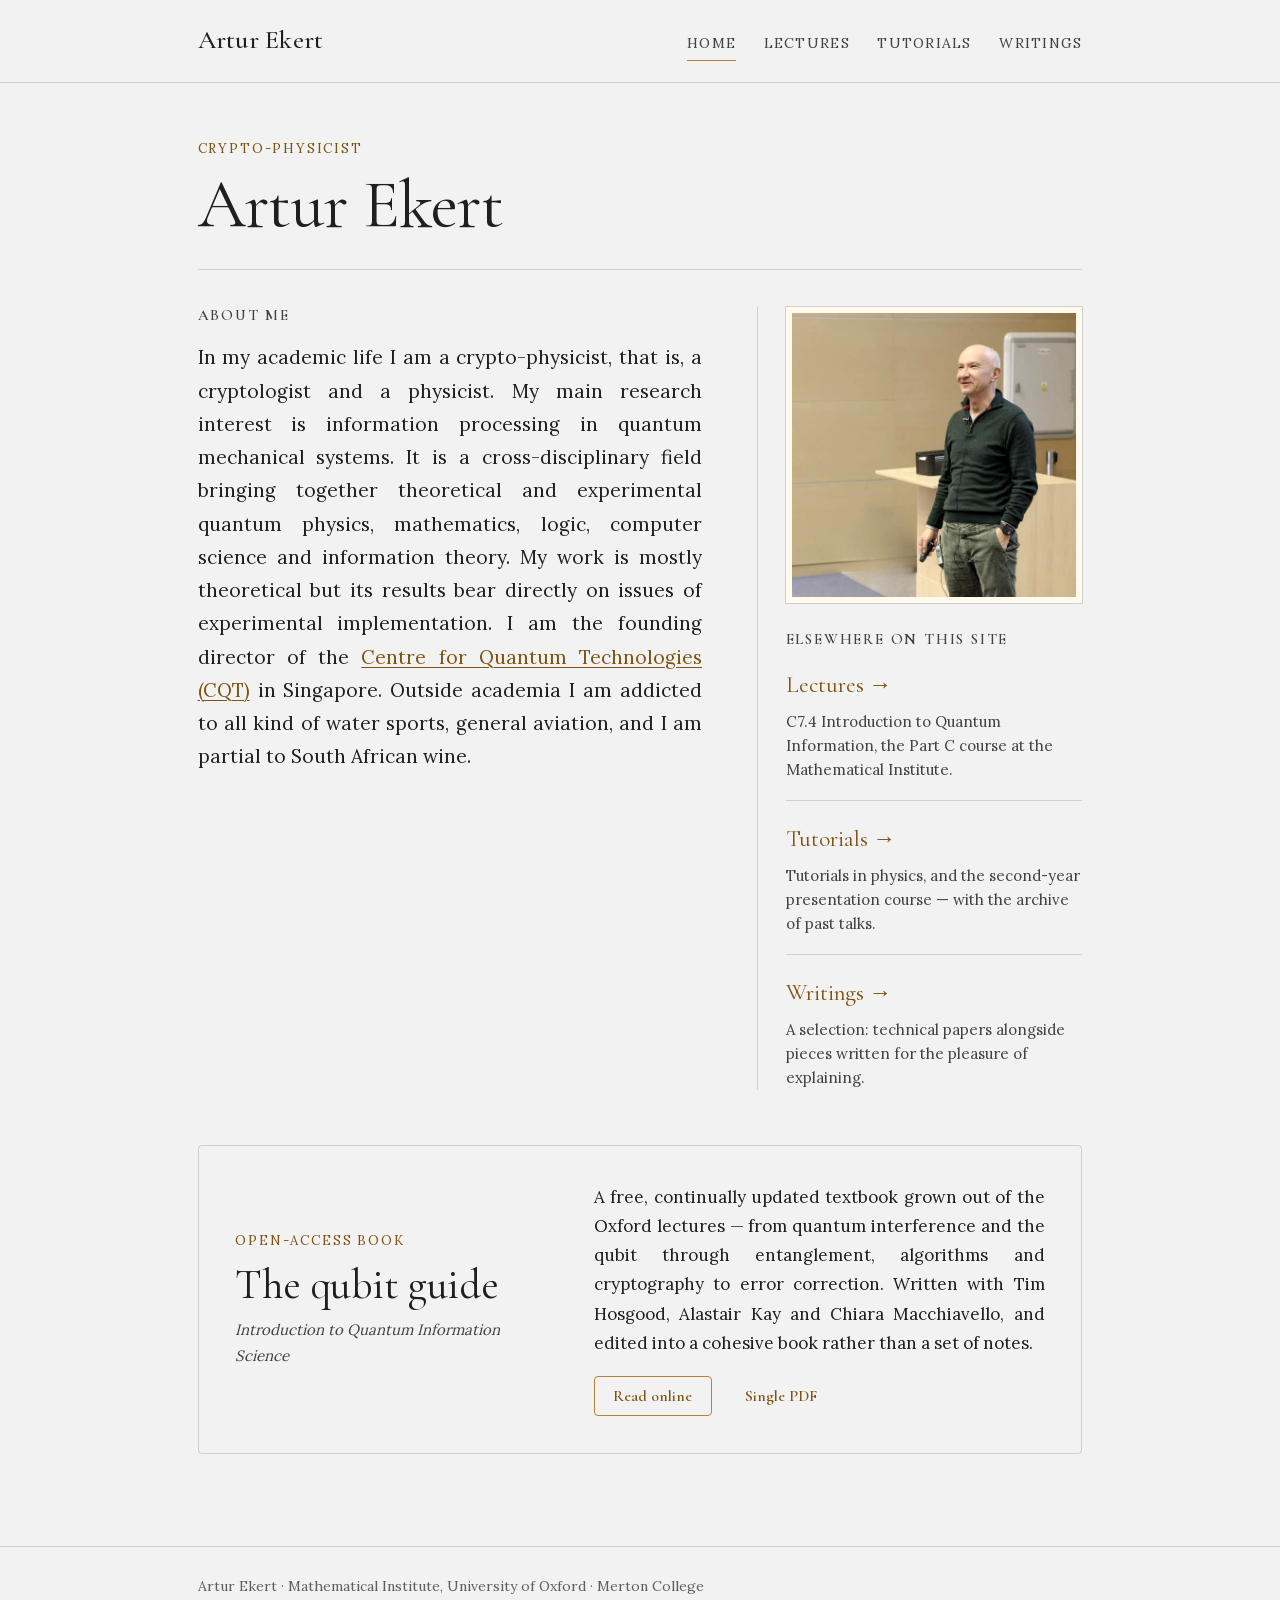
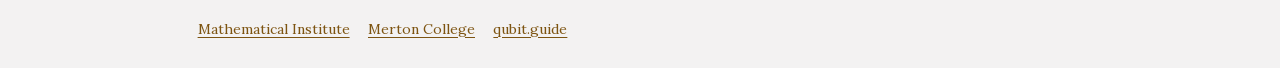
==== index.html @ c4055d1b "Initial site" ====
<!DOCTYPE html>
<html lang="en">
<head>
  <meta charset="utf-8">
  <meta name="viewport" content="width=device-width, initial-scale=1">
  <title>Artur Ekert — crypto-physicist</title>
  <meta name="description" content="Artur Ekert: quantum cryptography and quantum computation. Professor at the Mathematical Institute, University of Oxford, and Professorial Fellow of Merton College.">
  <meta name="author" content="Artur Ekert">
  <meta property="og:title" content="Artur Ekert — crypto-physicist">
  <meta property="og:description" content="Artur Ekert: quantum cryptography and quantum computation. Professor at the Mathematical Institute, University of Oxford, and Professorial Fellow of Merton College.">
  <meta property="og:type" content="website">
  <link rel="icon" href="assets/favicon.svg" type="image/svg+xml">
  <link rel="preload" href="assets/fonts/cormorant-garamond-latin.woff2" as="font" type="font/woff2" crossorigin>
  <link rel="preload" href="assets/fonts/lora-latin.woff2" as="font" type="font/woff2" crossorigin>
  <link rel="stylesheet" href="assets/site.css">
</head>
<body>
<a class="skip" href="#main">Skip to content</a>
<header class="site-header">
  <div class="inner">
    <a class="brand" href="index.html">Artur&nbsp;Ekert</a>
    <nav class="site-nav" aria-label="Main">
        <a href="index.html" aria-current="page">Home</a>
        <a href="lectures.html">Lectures</a>
        <a href="tutorials.html">Tutorials</a>
        <a href="writings.html">Writings</a>
    </nav>
  </div>
</header>

<main id="main">
<section>
  <p class="kicker">Crypto-physicist</p>
  <h1 class="display">Artur Ekert</h1>
  <hr class="rule">

  <div class="split">
    <div>
      <h2 class="label">About me</h2>
      <p class="about justify">In my academic life I am a crypto-physicist, that is, a cryptologist and a physicist. My main research interest is information processing in quantum mechanical systems. It is a cross-disciplinary field bringing together theoretical and experimental quantum physics, mathematics, logic, computer science and information theory. My work is mostly theoretical but its results bear directly on issues of experimental implementation. I am the founding director of the <a href="https://www.quantumlah.org">Centre for Quantum Technologies (CQT)</a> in Singapore. Outside academia I am addicted to all kind of water sports, general aviation, and I am partial to South African wine.</p>
    </div>

    <aside class="aside">
      <figure class="portrait">
        <img src="assets/img/artur-ekert.jpg" width="600" height="600" alt="Artur Ekert giving a lecture">
      </figure>
      <h2 class="label">Elsewhere on this site</h2>
      <div class="signposts">
        <div>
          <a class="go" href="lectures.html">Lectures →</a>
          <p>C7.4 Introduction to Quantum Information, the Part C course at the Mathematical Institute.</p>
        </div>
        <div>
          <a class="go" href="tutorials.html">Tutorials →</a>
          <p>Tutorials in physics, and the second-year presentation course — with the archive of past talks.</p>
        </div>
        <div>
          <a class="go" href="writings.html">Writings →</a>
          <p>A selection: technical papers alongside pieces written for the pleasure of explaining.</p>
        </div>
      </div>
    </aside>
  </div>

  <section class="feature" aria-labelledby="qg">
    <div>
      <p class="kicker">Open-access book</p>
      <h2 id="qg">The qubit guide</h2>
      <p class="sub">Introduction to Quantum Information Science</p>
    </div>
    <div>
      <p class="justify">A free, continually updated textbook grown out of the Oxford lectures — from quantum interference and the qubit through entanglement, algorithms and cryptography to error correction. Written with Tim Hosgood, Alastair Kay and Chiara Macchiavello, and edited into a cohesive book rather than a set of notes.</p>
      <div class="buttons">
        <a class="btn btn-primary" href="https://qubit.guide">Read online</a>
        <a class="btn" href="https://qubit.guide/qubit_guide.pdf">Single PDF</a>
      </div>
    </div>
  </section>
</section>
</main>

<footer class="site-footer">
  <div class="inner">
    <span>Artur Ekert · Mathematical Institute, University of Oxford · Merton College</span>
    <nav aria-label="Elsewhere">
      <a href="https://www.maths.ox.ac.uk">Mathematical Institute</a>
      <a href="https://www.merton.ox.ac.uk">Merton College</a>
      <a href="https://qubit.guide">qubit.guide</a>
    </nav>
  </div>
</footer>
</body>
</html>
---- assets/site.css ----
/* Artur Ekert — site stylesheet.
   One file, no build step. Colours and type live in :root; change them there. */

/* ── Fonts (self-hosted, variable weight) ─────────────────────────────── */
@font-face { font-family: "Cormorant Garamond"; font-style: normal; font-weight: 300 700; font-display: swap;
  src: url("fonts/cormorant-garamond-latin.woff2") format("woff2");
  unicode-range: U+0000-00FF, U+0131, U+0152-0153, U+02BB-02BC, U+02C6, U+02DA, U+02DC, U+0304, U+0308, U+0329, U+2000-206F, U+20AC, U+2122, U+2191, U+2193, U+2212, U+2215, U+FEFF, U+FFFD; }
@font-face { font-family: "Cormorant Garamond"; font-style: normal; font-weight: 300 700; font-display: swap;
  src: url("fonts/cormorant-garamond-latin-ext.woff2") format("woff2");
  unicode-range: U+0100-02BA, U+02BD-02C5, U+02C7-02CC, U+02CE-02D7, U+02DD-02FF, U+0304, U+0308, U+0329, U+1D00-1DBF, U+1E00-1E9F, U+1EF2-1EFF, U+2020, U+20A0-20AB, U+20AD-20C0, U+2113, U+2C60-2C7F, U+A720-A7FF; }
@font-face { font-family: "Lora"; font-style: normal; font-weight: 400 700; font-display: swap;
  src: url("fonts/lora-latin.woff2") format("woff2");
  unicode-range: U+0000-00FF, U+0131, U+0152-0153, U+02BB-02BC, U+02C6, U+02DA, U+02DC, U+0304, U+0308, U+0329, U+2000-206F, U+20AC, U+2122, U+2191, U+2193, U+2212, U+2215, U+FEFF, U+FFFD; }
@font-face { font-family: "Lora"; font-style: normal; font-weight: 400 700; font-display: swap;
  src: url("fonts/lora-latin-ext.woff2") format("woff2");
  unicode-range: U+0100-02BA, U+02BD-02C5, U+02C7-02CC, U+02CE-02D7, U+02DD-02FF, U+0304, U+0308, U+0329, U+1D00-1DBF, U+1E00-1E9F, U+1EF2-1EFF, U+2020, U+20A0-20AB, U+20AD-20C0, U+2113, U+2C60-2C7F, U+A720-A7FF; }
@font-face { font-family: "Lora"; font-style: normal; font-weight: 400 700; font-display: swap;
  src: url("fonts/lora-math.woff2") format("woff2");
  unicode-range: U+0302-0303, U+0305, U+0307-0308, U+0310, U+0312, U+0315, U+031A, U+0326-0327, U+032C, U+032F-0330, U+0332-0333, U+0338, U+033A, U+0346, U+034D, U+0391-03A1, U+03A3-03A9, U+03B1-03C9, U+03D1, U+03D5-03D6, U+03F0-03F1, U+03F4-03F5, U+2016-2017, U+2034-2038, U+203C, U+2040, U+2043, U+2047, U+2050, U+2057, U+205F, U+2070-2071, U+2074-208E, U+2090-209C, U+20D0-20DC, U+20E1, U+20E5-20EF, U+2100-2112, U+2114-2115, U+2117-2121, U+2123-214F, U+2190, U+2192, U+2194-21AE, U+21B0-21E5, U+21F1-21F2, U+21F4-2211, U+2213-2214, U+2216-22FF, U+2308-230B, U+2310, U+2319, U+231C-2321, U+2336-237A, U+237C, U+2395, U+239B-23B7, U+23D0, U+23DC-23E1, U+2474-2475, U+25AF, U+25B3, U+25B7, U+25BD, U+25C1, U+25CA, U+25CC, U+25FB, U+266D-266F, U+27C0-27FF, U+2900-2AFF, U+2B0E-2B11, U+2B30-2B4C, U+2BFE, U+3030, U+FF5B, U+FF5D, U+1D400-1D7FF, U+1EE00-1EEFF; }

/* ── Tokens ───────────────────────────────────────────────────────────── */
:root {
  --bg: #f3f2f2;
  --surface: #eae9e9;
  --text: #201f1d;
  --accent: #b68235;
  --accent-200: #ffe3bf;
  --accent-300: #facb8d;
  --accent-700: #7d5411;
  --accent-800: #5a3b0a;
  --muted: #605d5d;      /* neutral-700 */
  --soft: #444141;       /* neutral-800 */
  --strong: #2d2b2b;     /* neutral-900 */
  --divider: rgba(32, 31, 29, .16);

  --font-heading: "Cormorant Garamond", "EB Garamond", Garamond, Georgia, serif;
  --font-body: "Lora", Georgia, "Times New Roman", serif;

  --s1: 4.6px; --s2: 9.2px; --s3: 13.8px; --s4: 18.4px; --s6: 27.6px; --s8: 36.8px; --s12: 55px;
  --radius: 4px;
  --measure: 940px;
}

/* ── Base ─────────────────────────────────────────────────────────────── */
*, *::before, *::after { box-sizing: border-box; }
html { -webkit-text-size-adjust: 100%; }
body {
  margin: 0; background: var(--bg); color: var(--text);
  font-family: var(--font-body); font-size: 17px; line-height: 1.72;
  text-rendering: optimizeLegibility;
}
h1, h2, h3, h4 { font-family: var(--font-heading); font-weight: 400; line-height: 1.1; letter-spacing: -0.01em; margin: 0; }
p { margin: 0 0 var(--s4); }
img { display: block; max-width: 100%; height: auto; }
a { color: var(--accent-700); text-underline-offset: 3px; text-decoration-thickness: 1px; }
a:hover { color: var(--accent-800); text-decoration-thickness: 2px; }
::selection { background: var(--accent-200); }
:focus-visible { outline: 2px solid var(--accent); outline-offset: 2px; }
.skip { position: absolute; left: -9999px; }
.skip:focus { left: var(--s4); top: var(--s4); background: var(--bg); padding: var(--s2) var(--s3); z-index: 20; }
.justify { text-align: justify; hyphens: auto; }
[id] { scroll-margin-top: 110px; }

/* ── Header / nav ─────────────────────────────────────────────────────── */
.site-header { border-bottom: 1px solid var(--divider); background: var(--bg); position: sticky; top: 0; z-index: 10; }
.site-header .inner {
  max-width: var(--measure); margin: 0 auto; padding: var(--s4) var(--s6);
  display: flex; flex-wrap: wrap; gap: var(--s4); align-items: baseline; justify-content: space-between;
}
.brand { font-family: var(--font-heading); font-size: 26px; font-weight: 500; letter-spacing: .01em; color: var(--text); text-decoration: none; }
.brand:hover { color: var(--text); }
.site-nav { display: flex; gap: var(--s6); align-items: baseline; }
.site-nav a {
  font-size: 14px; letter-spacing: .09em; text-transform: uppercase; color: var(--soft);
  text-decoration: none; padding-bottom: var(--s1); border-bottom: 1px solid transparent;
}
.site-nav a:hover { color: var(--accent-700); }
.site-nav a[aria-current="page"] { border-bottom-color: var(--accent); }

/* ── Layout ───────────────────────────────────────────────────────────── */
main { max-width: var(--measure); margin: 0 auto; padding: var(--s12) var(--s6) var(--s8); }
.kicker { font-size: 13px; letter-spacing: .14em; text-transform: uppercase; color: var(--accent-700); margin: 0 0 var(--s2); }
.page-title { font-size: 58px; line-height: 1.08; margin: 0 0 var(--s4); }
.display { font-size: 68px; line-height: 1.06; margin: 0 0 var(--s6); }
.lede { font-family: var(--font-heading); font-size: 25px; line-height: 1.45; color: var(--strong); margin: 0 0 var(--s4); max-width: 30em; }
.rule { height: 1px; background: var(--divider); border: 0; margin: 0 0 var(--s8); }
.label {
  font-family: var(--font-heading); font-weight: 600; font-size: 15px; letter-spacing: .12em;
  text-transform: uppercase; color: var(--soft); margin: 0 0 var(--s4);
}
.section-title { font-size: 38px; line-height: 1.15; margin: 0 0 var(--s6); }
.split { display: grid; grid-template-columns: minmax(0, 1.55fr) minmax(0, 1fr); gap: var(--s12); align-items: start; margin-bottom: var(--s12); }
.split.even { grid-template-columns: minmax(0, 1fr) minmax(0, 1fr); gap: var(--s6); }
.split.narrow-first { grid-template-columns: minmax(0, 1fr) minmax(0, 1.5fr); }
.aside { border-left: 1px solid var(--divider); padding-left: var(--s6); }

/* ── Home ─────────────────────────────────────────────────────────────── */
.about { font-size: 19px; line-height: 1.75; }
.portrait { margin: 0 0 var(--s6); }
.portrait img {
  width: 100%; aspect-ratio: 1 / 1; object-fit: cover;
  filter: sepia(.22) saturate(.82) contrast(1.05);
  border: 6px solid var(--surface); outline: 1px solid var(--divider);
}
.signposts { display: flex; flex-direction: column; gap: var(--s4); }
.signposts > div + div { border-top: 1px solid var(--divider); padding-top: var(--s4); }
.signposts a.go { font-family: var(--font-heading); font-size: 23px; text-decoration: none; }
.signposts p { margin: var(--s1) 0 0; font-size: 15px; line-height: 1.6; color: var(--soft); }
.feature {
  border: 1px solid var(--divider); border-radius: var(--radius); padding: var(--s8);
  display: grid; grid-template-columns: minmax(0, 1fr) minmax(0, 1.4fr); gap: var(--s8); align-items: center;
}
.feature h2 { font-size: 42px; margin: 0 0 var(--s2); }
.feature .sub { margin: 0; font-size: 15px; color: var(--soft); font-style: italic; }

/* ── Buttons & cards ──────────────────────────────────────────────────── */
.buttons { display: flex; flex-wrap: wrap; gap: var(--s3); }
.btn {
  display: inline-flex; align-items: center; font-family: var(--font-heading); font-weight: 600;
  font-size: 16px; line-height: 1.2; text-decoration: none; padding: var(--s2) var(--s4);
  border: 1px solid transparent; border-radius: var(--radius); color: var(--accent-700);
}
.btn-primary { border-color: var(--accent); }
.btn:hover { background: rgba(182, 130, 53, .12); text-decoration: none; }
.card { border: 1px solid var(--divider); border-radius: var(--radius); padding: var(--s4); }
.card-kicker { font-size: 12px; letter-spacing: .1em; text-transform: uppercase; color: var(--accent-700); }
.card ul { margin: var(--s3) 0 0; padding: 0 0 0 var(--s4); display: grid; gap: var(--s2); font-size: 15px; line-height: 1.6; }

/* ── Ruled lists (syllabus, weeks, talks, writings) ───────────────────── */
.ruled { list-style: none; margin: 0 0 var(--s12); padding: 0; border-top: 1px solid var(--divider); }
.ruled > li { border-bottom: 1px solid var(--divider); padding: var(--s4) 0; }
.row3 { display: grid; grid-template-columns: 60px minmax(0, 1fr) minmax(0, 1.25fr); gap: var(--s6); align-items: baseline; }
.row3.wide { grid-template-columns: 100px minmax(0, 1fr) minmax(0, 1.2fr); }
.num { font-family: var(--font-heading); font-size: 22px; color: var(--accent); font-variant-numeric: tabular-nums; }
.t22 { font-family: var(--font-heading); font-size: 22px; line-height: 1.25; }
.small { font-size: 15px; line-height: 1.6; color: var(--soft); }
.when { font-size: 13px; letter-spacing: .1em; text-transform: uppercase; color: var(--accent-700); }
.where { display: block; font-size: 14px; color: var(--muted); margin-top: var(--s1); }

.talk { display: grid; grid-template-columns: minmax(0, 1fr) minmax(0, 2fr); gap: var(--s6); }
.ruled > li.talk { padding: var(--s6) 0; }
.talk h3 { font-size: 24px; line-height: 1.25; }
.talk .who { display: block; font-size: 13px; letter-spacing: .06em; text-transform: uppercase; color: var(--accent-700); margin-top: var(--s2); }
.talk .abstract { font-size: 16px; line-height: 1.7; color: var(--soft); margin: 0; }

blockquote.pull {
  margin: 0; border-left: 1px solid var(--accent); padding: var(--s1) 0 var(--s1) var(--s6);
  font-family: var(--font-heading); font-size: 26px; line-height: 1.4; color: var(--strong);
}
table.marks { width: 100%; border-collapse: collapse; font-variant-numeric: tabular-nums; }
table.marks td { padding: var(--s2) 0; font-size: 16px; border-bottom: 1px solid var(--divider); }
table.marks td + td { text-align: right; color: var(--muted); }

/* ── Archive (native <details>, no JavaScript) ────────────────────────── */
.archive { border-top: 1px solid var(--divider); }
.archive details { border-bottom: 1px solid var(--divider); }
.archive summary {
  list-style: none; cursor: pointer; display: flex; align-items: baseline; justify-content: space-between;
  gap: var(--s4); padding: var(--s4) 0; font-family: var(--font-heading);
}
.archive summary::-webkit-details-marker { display: none; }
.archive summary:hover { color: var(--accent-700); }
.archive .year { font-size: 30px; font-variant-numeric: tabular-nums; }
.archive .count { font-family: var(--font-body); font-size: 14px; color: var(--muted); margin-right: var(--s4); }
.archive .sign { font-size: 24px; color: var(--accent); }
.archive .sign::before { content: "+"; }
.archive details[open] .sign::before { content: "−"; }
.archive ol { list-style: none; margin: 0 0 var(--s6); padding: var(--s6) 0 0; border-top: 1px solid var(--divider); display: grid; gap: var(--s6); }
.archive .talk h3 { font-size: 22px; }
.archive .talk .abstract { font-size: 15px; }

/* ── Writings ─────────────────────────────────────────────────────────── */
.ruled > li.work { padding: var(--s6) 0; }
.work .title {
  font-family: var(--font-heading); font-size: 26px; line-height: 1.28; color: var(--text);
  text-decoration: none; border-bottom: 1px solid var(--accent-300);
}
.work .title:hover { color: var(--accent-800); border-bottom-color: var(--accent); }
.work .authors { display: block; font-size: 15px; line-height: 1.55; color: var(--muted); margin-top: var(--s2); }
.work .meta { display: flex; flex-wrap: wrap; gap: var(--s2); align-items: center; margin-top: var(--s1); }
.work .venue { font-size: 15px; font-style: italic; color: var(--soft); }
.work .note { font-size: 16px; line-height: 1.65; color: var(--soft); margin: var(--s2) 0 0; max-width: 46em; text-wrap: pretty; }
.tag {
  font-size: 11px; letter-spacing: .12em; text-transform: uppercase; color: var(--muted);
  border: 1px solid var(--divider); border-radius: 2px; padding: 2px 7px;
}

/* ── Footer ───────────────────────────────────────────────────────────── */
.site-footer { border-top: 1px solid var(--divider); margin-top: var(--s12); }
.site-footer .inner {
  max-width: var(--measure); margin: 0 auto; padding: var(--s6);
  display: flex; flex-wrap: wrap; gap: var(--s4); justify-content: space-between; font-size: 14px; color: var(--muted);
}
.site-footer nav { display: flex; flex-wrap: wrap; gap: var(--s4); }

/* ── Responsive ───────────────────────────────────────────────────────── */
@media (max-width: 1000px) {
  .split, .split.even, .split.narrow-first, .feature { grid-template-columns: minmax(0, 1fr); gap: var(--s4); }
  .aside { border-left: 0; border-top: 1px solid var(--divider); padding-left: 0; padding-top: var(--s6); }
  .portrait { max-width: 320px; }
}
@media (max-width: 700px) {
  main { padding-top: var(--s8); }
  .justify { text-align: left; }
  .display { font-size: 48px; }
  .page-title { font-size: 40px; }
  .section-title, .feature h2 { font-size: 30px; }
  .lede { font-size: 21px; }
  blockquote.pull { font-size: 21px; padding-left: var(--s4); }
  .row3, .row3.wide, .talk { grid-template-columns: minmax(0, 1fr); gap: var(--s1); }
  .feature { padding: var(--s6); }
}
@media (max-width: 520px) {
  .site-header .inner, main, .site-footer .inner { padding-left: var(--s4); padding-right: var(--s4); }
  .site-nav { gap: var(--s3); flex-wrap: wrap; }
  .site-nav a { font-size: 13px; letter-spacing: .06em; }
}
@media print {
  .site-header { position: static; }
  .archive details { display: block; }
}
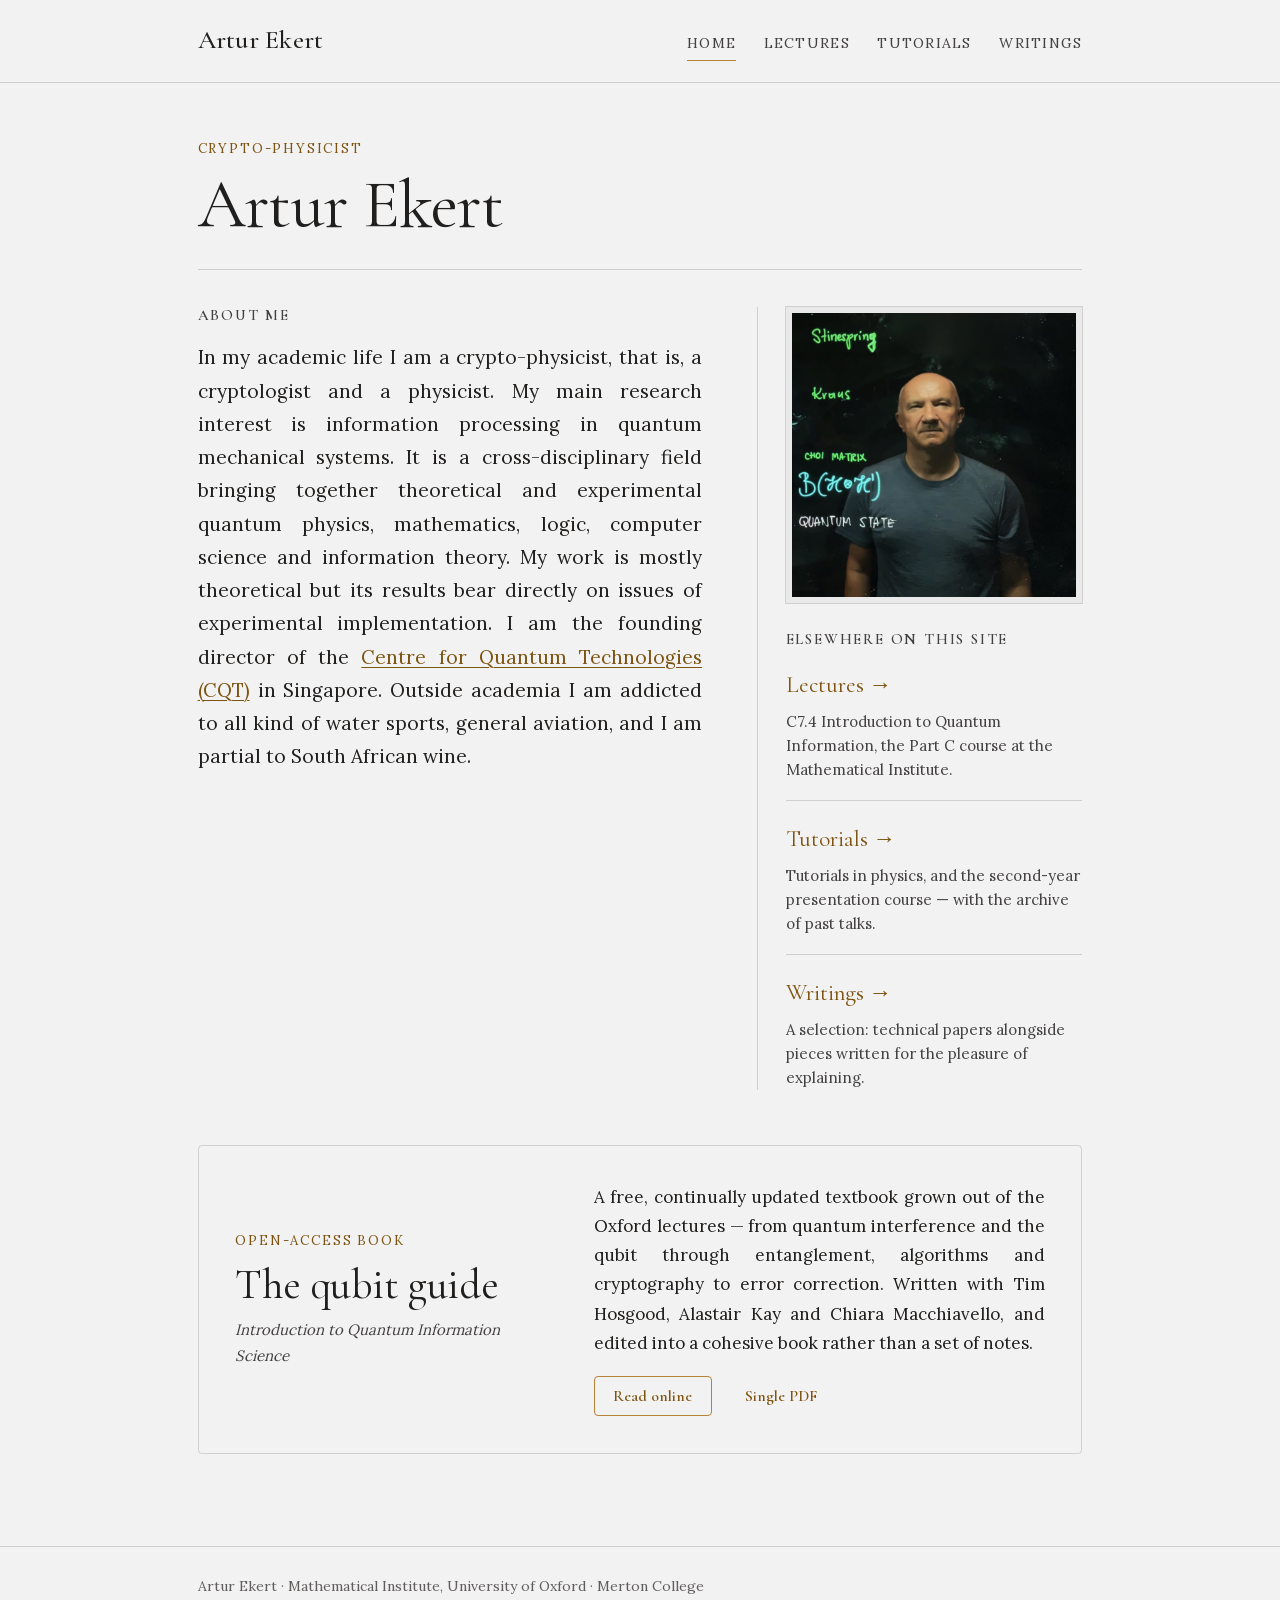
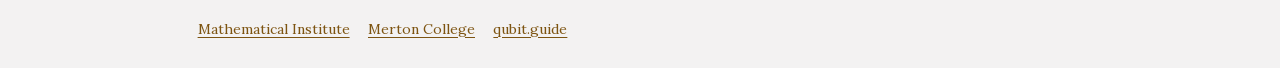
==== commit 365238d2: "picture change" ====
--- a/index.html
+++ b/index.html
@@ -42,7 +42,7 @@
 
     <aside class="aside">
       <figure class="portrait">
-        <img src="assets/img/artur-ekert.jpg" width="600" height="600" alt="Artur Ekert giving a lecture">
+        <img src="assets/img/artur-ekert.jpg" width="600" height="600" alt="Artur Ekert at a lightboard with notes on quantum channels: Stinespring and Kraus representations, and the Choi matrix">
       </figure>
       <h2 class="label">Elsewhere on this site</h2>
       <div class="signposts">
--- a/assets/site.css
+++ b/assets/site.css
@@ -99,7 +99,7 @@
 .portrait { margin: 0 0 var(--s6); }
 .portrait img {
   width: 100%; aspect-ratio: 1 / 1; object-fit: cover;
-  filter: sepia(.22) saturate(.82) contrast(1.05);
+  background: #0b0d0c;
   border: 6px solid var(--surface); outline: 1px solid var(--divider);
 }
 .signposts { display: flex; flex-direction: column; gap: var(--s4); }
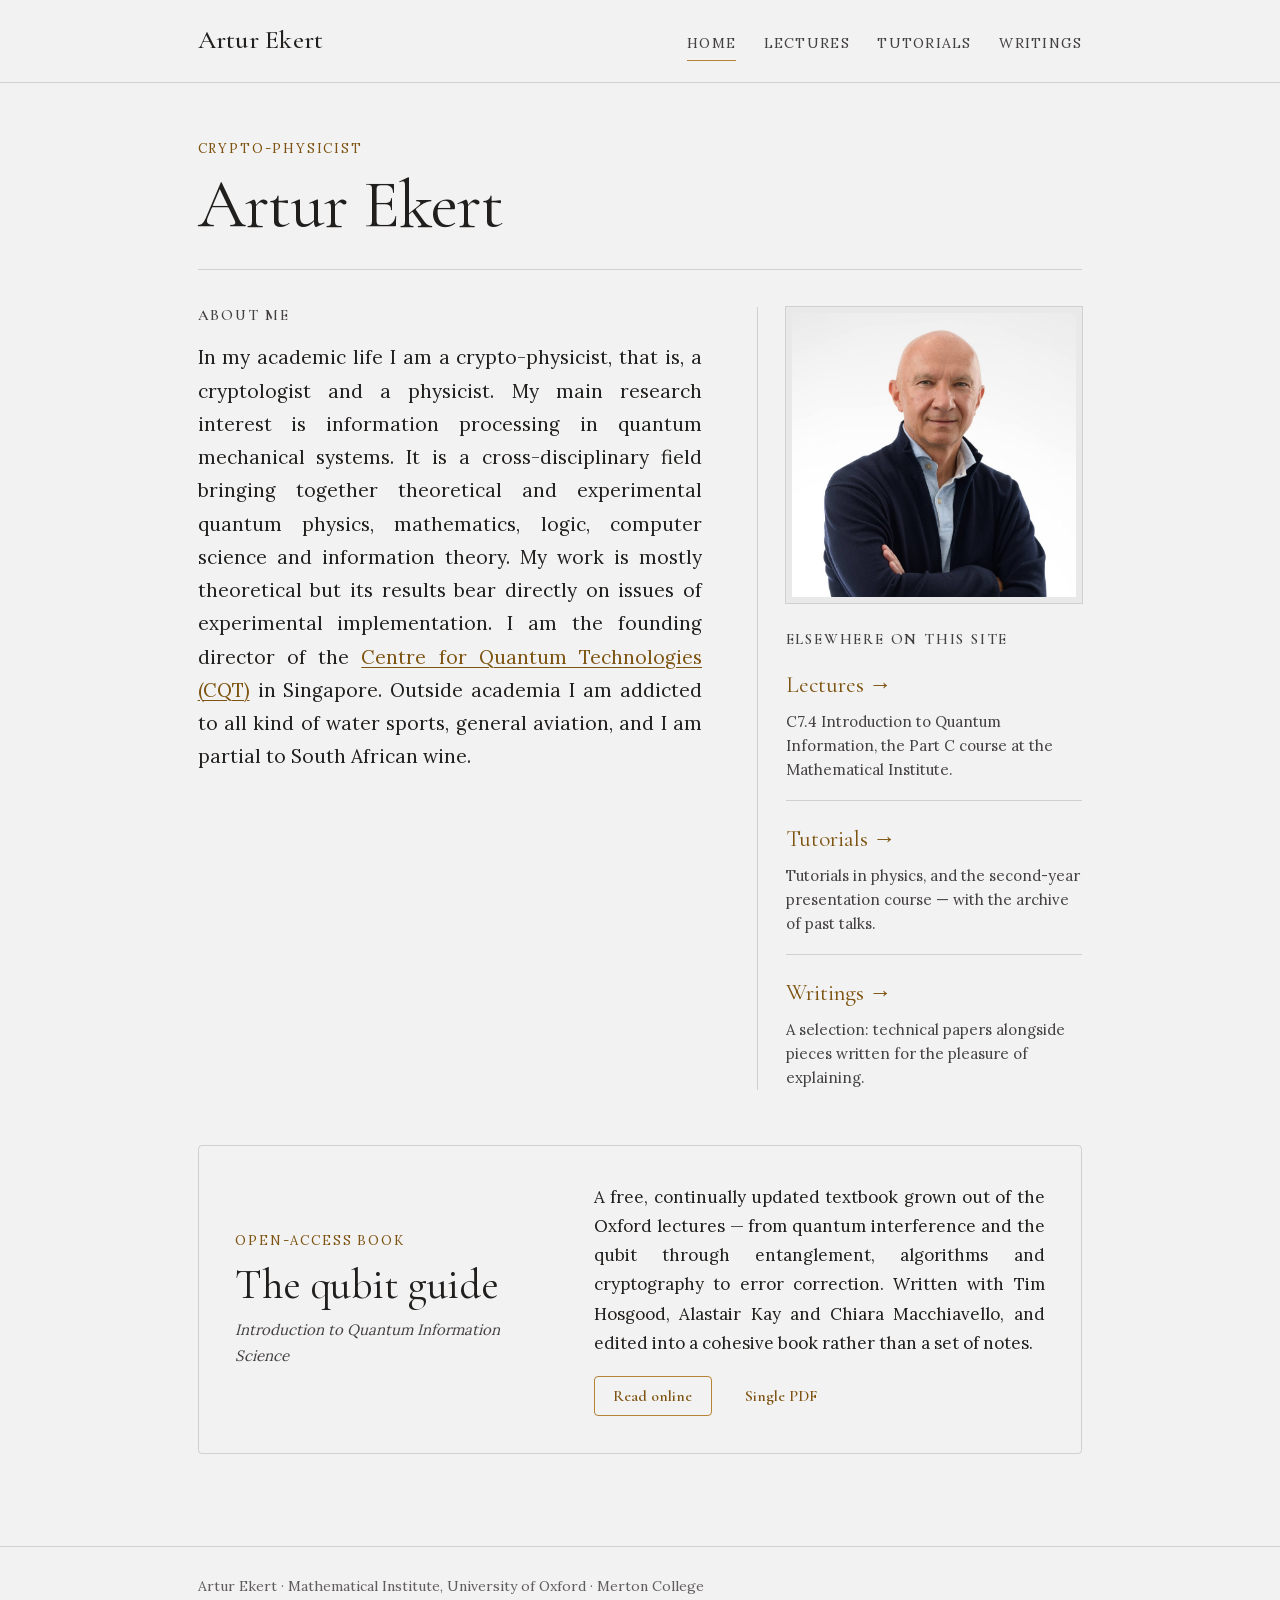
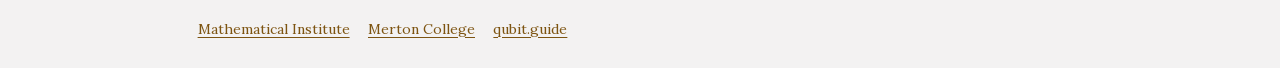
==== commit 815069f6: "pics" ====
--- a/index.html
+++ b/index.html
@@ -42,7 +42,7 @@
 
     <aside class="aside">
       <figure class="portrait">
-        <img src="assets/img/artur-ekert.jpg" width="600" height="600" alt="Artur Ekert at a lightboard with notes on quantum channels: Stinespring and Kraus representations, and the Choi matrix">
+        <img src="assets/img/artur-ekert.jpg" width="600" height="600" alt="Portrait of Artur Ekert">
       </figure>
       <h2 class="label">Elsewhere on this site</h2>
       <div class="signposts">
--- a/assets/site.css
+++ b/assets/site.css
@@ -99,7 +99,6 @@
 .portrait { margin: 0 0 var(--s6); }
 .portrait img {
   width: 100%; aspect-ratio: 1 / 1; object-fit: cover;
-  background: #0b0d0c;
   border: 6px solid var(--surface); outline: 1px solid var(--divider);
 }
 .signposts { display: flex; flex-direction: column; gap: var(--s4); }
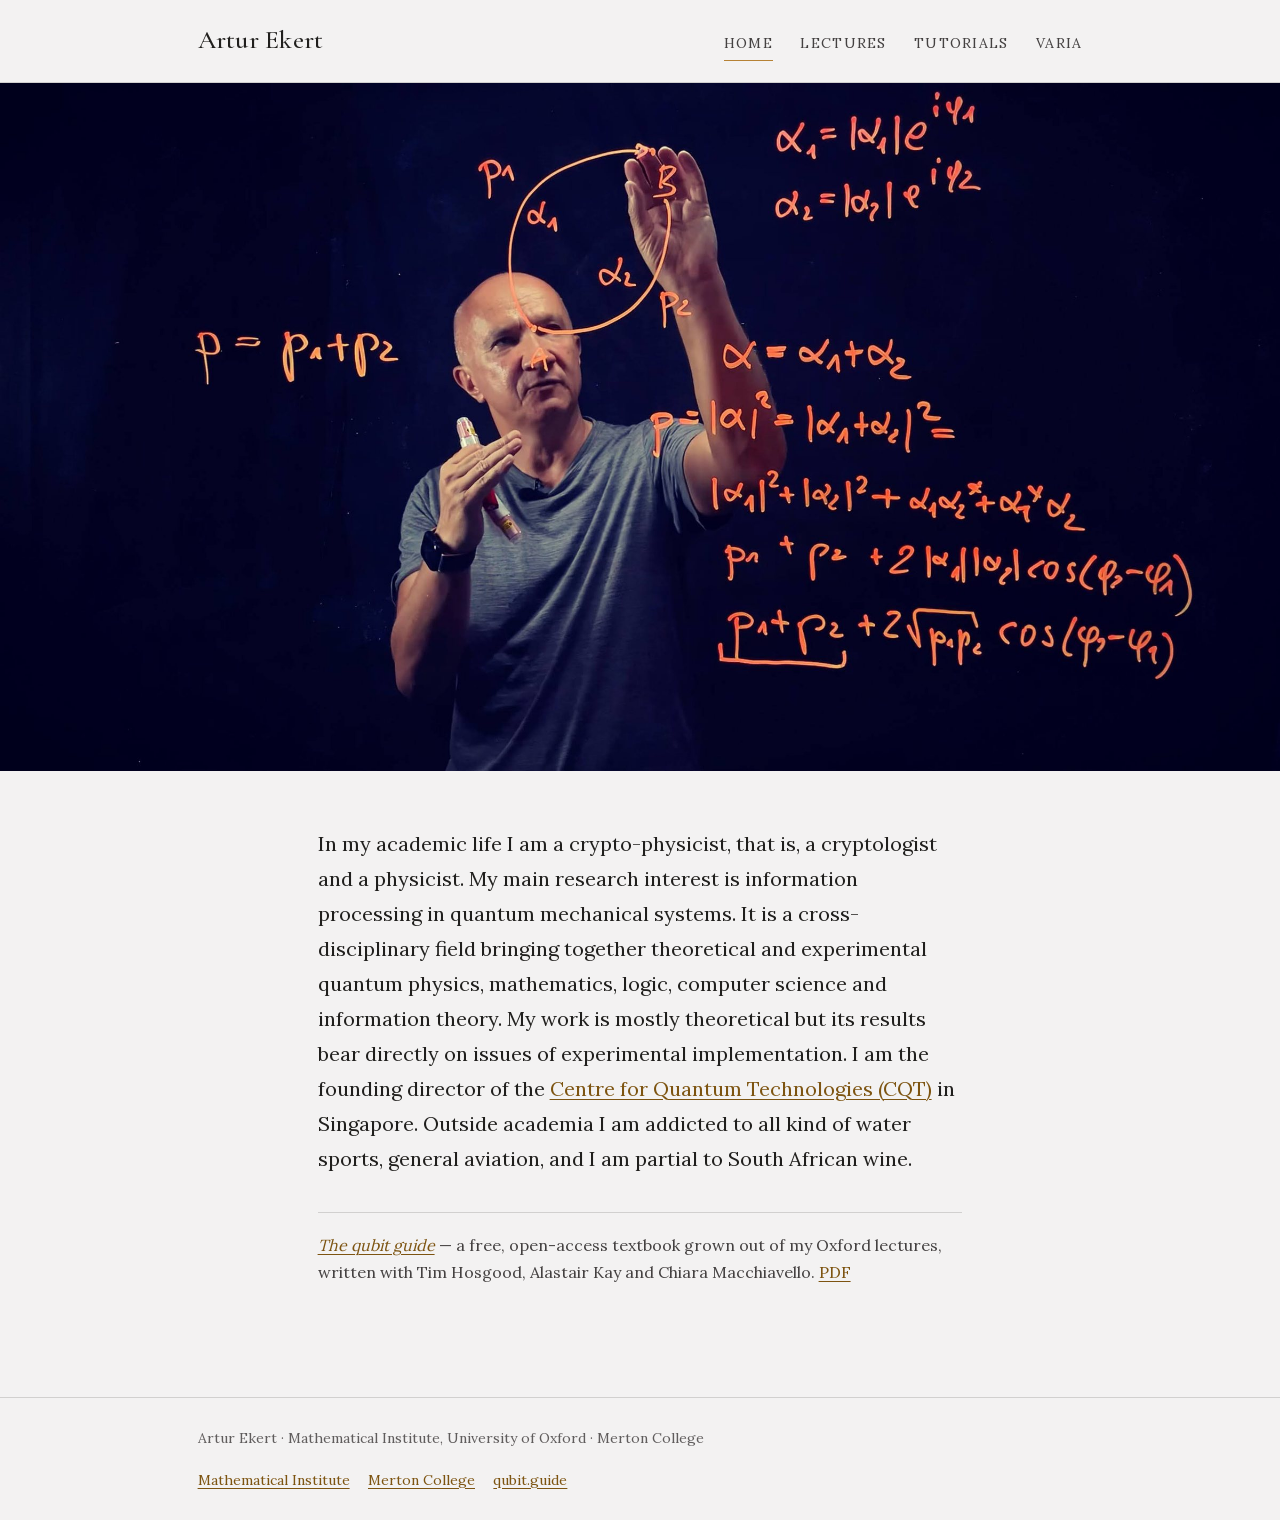
==== commit 93c7d557: "Change to VARIA" ====
--- a/index.html
+++ b/index.html
@@ -3,7 +3,6 @@
 <head>
   <meta charset="utf-8">
   <meta name="viewport" content="width=device-width, initial-scale=1">
-  <title>Artur Ekert — crypto-physicist</title>
   <meta name="description" content="Artur Ekert: quantum cryptography and quantum computation. Professor at the Mathematical Institute, University of Oxford, and Professorial Fellow of Merton College.">
   <meta name="author" content="Artur Ekert">
   <meta property="og:title" content="Artur Ekert — crypto-physicist">
@@ -23,60 +22,24 @@
         <a href="index.html" aria-current="page">Home</a>
         <a href="lectures.html">Lectures</a>
         <a href="tutorials.html">Tutorials</a>
-        <a href="writings.html">Writings</a>
+        <a href="varia.html">Varia</a>
     </nav>
   </div>
 </header>
 
-<main id="main">
-<section>
-  <p class="kicker">Crypto-physicist</p>
-  <h1 class="display">Artur Ekert</h1>
-  <hr class="rule">
+<figure class="hero">
+  <img src="assets/img/lecture-hero.jpg"
+       srcset="assets/img/lecture-hero-1200.jpg 1200w, assets/img/lecture-hero.jpg 2400w"
+       sizes="100vw" width="2400" height="1290" fetchpriority="high"
+       alt="Artur Ekert at a lightboard, deriving the interference term in the probability p = p1 + p2 + 2&radic;(p1p2) cos(&phi;2 &minus; &phi;1) for two paths from A to B">
+</figure>
 
-  <div class="split">
-    <div>
-      <h2 class="label">About me</h2>
-      <p class="about justify">In my academic life I am a crypto-physicist, that is, a cryptologist and a physicist. My main research interest is information processing in quantum mechanical systems. It is a cross-disciplinary field bringing together theoretical and experimental quantum physics, mathematics, logic, computer science and information theory. My work is mostly theoretical but its results bear directly on issues of experimental implementation. I am the founding director of the <a href="https://www.quantumlah.org">Centre for Quantum Technologies (CQT)</a> in Singapore. Outside academia I am addicted to all kind of water sports, general aviation, and I am partial to South African wine.</p>
-    </div>
+<main id="main" class="home">
+  <h1 class="sr-only">Artur Ekert</h1>
 
-    <aside class="aside">
-      <figure class="portrait">
-        <img src="assets/img/artur-ekert.jpg" width="600" height="600" alt="Portrait of Artur Ekert">
-      </figure>
-      <h2 class="label">Elsewhere on this site</h2>
-      <div class="signposts">
-        <div>
-          <a class="go" href="lectures.html">Lectures →</a>
-          <p>C7.4 Introduction to Quantum Information, the Part C course at the Mathematical Institute.</p>
-        </div>
-        <div>
-          <a class="go" href="tutorials.html">Tutorials →</a>
-          <p>Tutorials in physics, and the second-year presentation course — with the archive of past talks.</p>
-        </div>
-        <div>
-          <a class="go" href="writings.html">Writings →</a>
-          <p>A selection: technical papers alongside pieces written for the pleasure of explaining.</p>
-        </div>
-      </div>
-    </aside>
-  </div>
+  <p class="about">In my academic life I am a crypto-physicist, that is, a cryptologist and a physicist. My main research interest is information processing in quantum mechanical systems. It is a cross-disciplinary field bringing together theoretical and experimental quantum physics, mathematics, logic, computer science and information theory. My work is mostly theoretical but its results bear directly on issues of experimental implementation. I am the founding director of the <a href="https://www.quantumlah.org">Centre for Quantum Technologies (CQT)</a> in Singapore. Outside academia I am addicted to all kind of water sports, general aviation, and I am partial to South African wine.</p>
 
-  <section class="feature" aria-labelledby="qg">
-    <div>
-      <p class="kicker">Open-access book</p>
-      <h2 id="qg">The qubit guide</h2>
-      <p class="sub">Introduction to Quantum Information Science</p>
-    </div>
-    <div>
-      <p class="justify">A free, continually updated textbook grown out of the Oxford lectures — from quantum interference and the qubit through entanglement, algorithms and cryptography to error correction. Written with Tim Hosgood, Alastair Kay and Chiara Macchiavello, and edited into a cohesive book rather than a set of notes.</p>
-      <div class="buttons">
-        <a class="btn btn-primary" href="https://qubit.guide">Read online</a>
-        <a class="btn" href="https://qubit.guide/qubit_guide.pdf">Single PDF</a>
-      </div>
-    </div>
-  </section>
-</section>
+  <p class="book"><a href="https://qubit.guide"><em>The qubit guide</em></a> &mdash; a free, open-access textbook grown out of my Oxford lectures, written with Tim Hosgood, Alastair Kay and Chiara Macchiavello. <a href="https://qubit.guide/qubit_guide.pdf">PDF</a></p>
 </main>
 
 <footer class="site-footer">
--- a/assets/site.css
+++ b/assets/site.css
@@ -94,23 +94,21 @@
 .split.narrow-first { grid-template-columns: minmax(0, 1fr) minmax(0, 1.5fr); }
 .aside { border-left: 1px solid var(--divider); padding-left: var(--s6); }
 
+.sr-only { position: absolute; width: 1px; height: 1px; padding: 0; margin: -1px; overflow: hidden; clip: rect(0 0 0 0); white-space: nowrap; border: 0; }
+
 /* ── Home ─────────────────────────────────────────────────────────────── */
-.about { font-size: 19px; line-height: 1.75; }
-.portrait { margin: 0 0 var(--s6); }
-.portrait img {
-  width: 100%; aspect-ratio: 1 / 1; object-fit: cover;
-  border: 6px solid var(--surface); outline: 1px solid var(--divider);
-}
-.signposts { display: flex; flex-direction: column; gap: var(--s4); }
-.signposts > div + div { border-top: 1px solid var(--divider); padding-top: var(--s4); }
-.signposts a.go { font-family: var(--font-heading); font-size: 23px; text-decoration: none; }
-.signposts p { margin: var(--s1) 0 0; font-size: 15px; line-height: 1.6; color: var(--soft); }
-.feature {
-  border: 1px solid var(--divider); border-radius: var(--radius); padding: var(--s8);
-  display: grid; grid-template-columns: minmax(0, 1fr) minmax(0, 1.4fr); gap: var(--s8); align-items: center;
-}
-.feature h2 { font-size: 42px; margin: 0 0 var(--s2); }
-.feature .sub { margin: 0; font-size: 15px; color: var(--soft); font-style: italic; }
+.hero { margin: 0; background: #0d0f1c; }
+.hero img { width: 100%; max-width: 1600px; height: auto; margin: 0 auto; }
+.home { max-width: 700px; padding-top: var(--s12); }
+.about { font-size: 20px; line-height: 1.75; margin-bottom: var(--s8); }
+.book { font-size: 16px; color: var(--soft); border-top: 1px solid var(--divider); padding-top: var(--s4); }
+
+/* ── Varia ────────────────────────────────────────────────────────────── */
+.toc { font-size: 14px; letter-spacing: .09em; text-transform: uppercase; color: var(--muted); margin-bottom: var(--s6); }
+.toc a { text-decoration: none; }
+.varia-sec .section-title { margin-bottom: var(--s2); }
+.sec-lede { color: var(--soft); margin-bottom: var(--s4); }
+.varia-sec .ruled { margin-bottom: var(--s12); }
 
 /* ── Buttons & cards ──────────────────────────────────────────────────── */
 .buttons { display: flex; flex-wrap: wrap; gap: var(--s3); }
@@ -196,7 +194,6 @@
 @media (max-width: 1000px) {
   .split, .split.even, .split.narrow-first, .feature { grid-template-columns: minmax(0, 1fr); gap: var(--s4); }
   .aside { border-left: 0; border-top: 1px solid var(--divider); padding-left: 0; padding-top: var(--s6); }
-  .portrait { max-width: 320px; }
 }
 @media (max-width: 700px) {
   main { padding-top: var(--s8); }
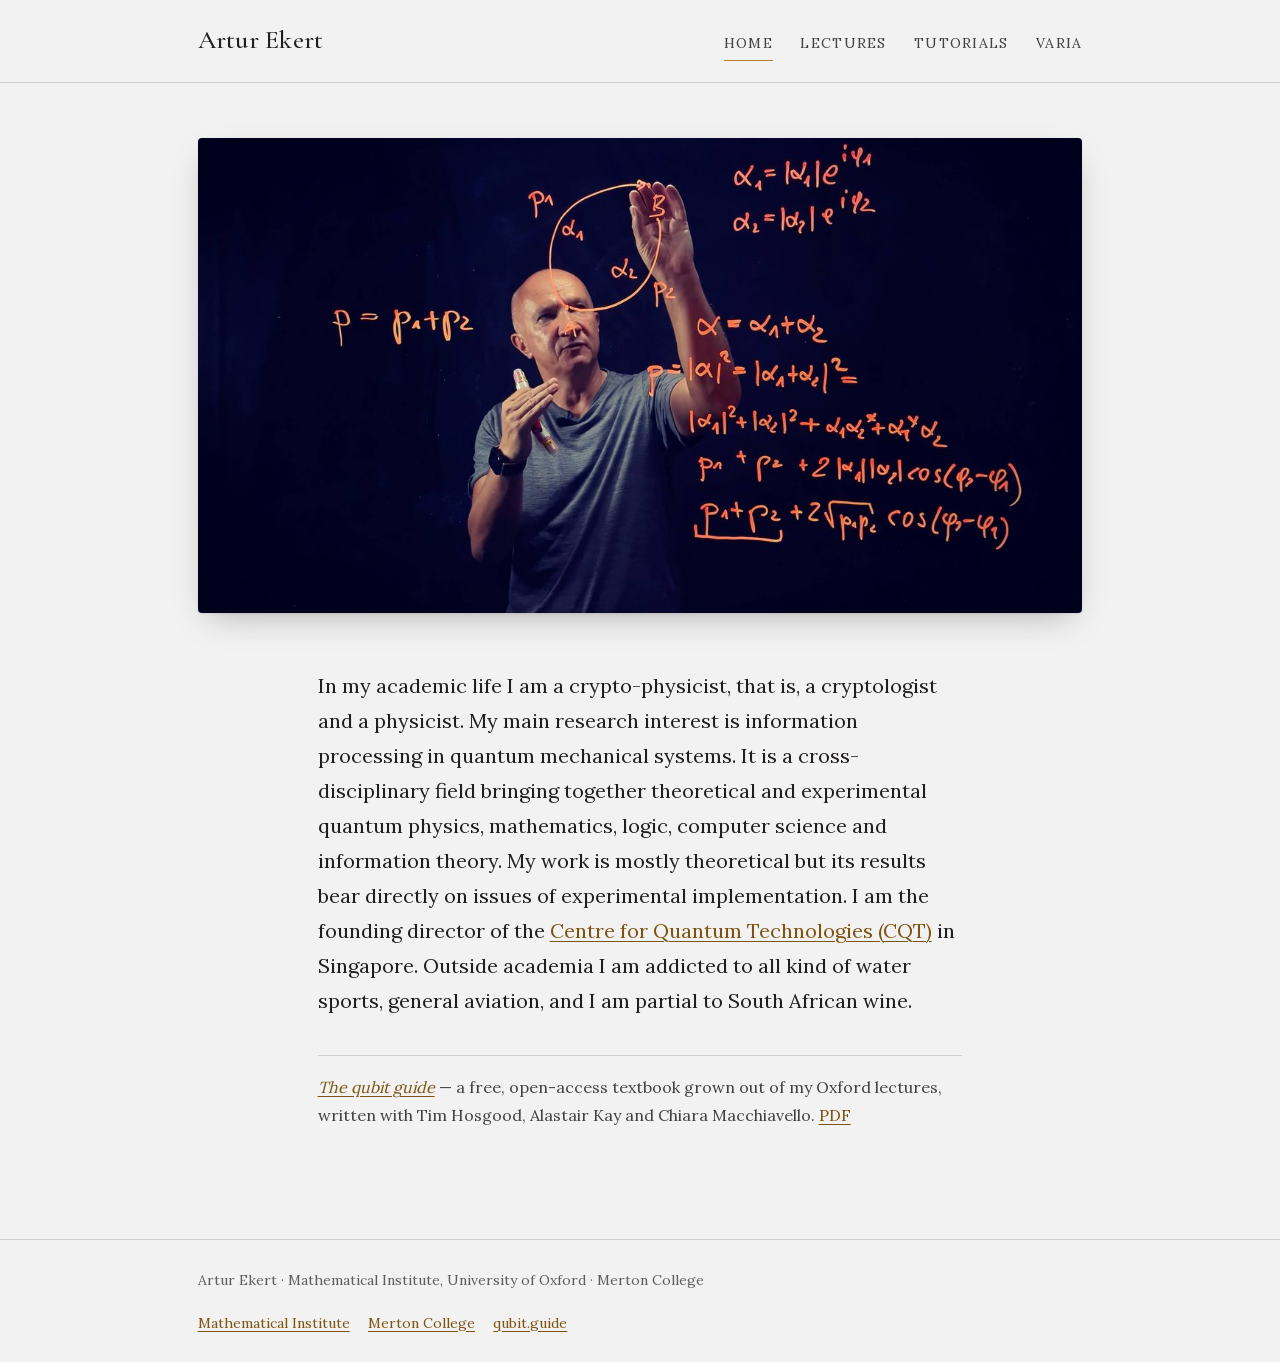
==== commit e8bb745d: "Update hero section styles and image size attributes for better responsiveness" ====
--- a/index.html
+++ b/index.html
@@ -30,7 +30,7 @@
 <figure class="hero">
   <img src="assets/img/lecture-hero.jpg"
        srcset="assets/img/lecture-hero-1200.jpg 1200w, assets/img/lecture-hero.jpg 2400w"
-       sizes="100vw" width="2400" height="1290" fetchpriority="high"
+       sizes="(max-width: 940px) 100vw, 884px" width="2400" height="1290" fetchpriority="high"
        alt="Artur Ekert at a lightboard, deriving the interference term in the probability p = p1 + p2 + 2&radic;(p1p2) cos(&phi;2 &minus; &phi;1) for two paths from A to B">
 </figure>
 
--- a/assets/site.css
+++ b/assets/site.css
@@ -97,18 +97,15 @@
 .sr-only { position: absolute; width: 1px; height: 1px; padding: 0; margin: -1px; overflow: hidden; clip: rect(0 0 0 0); white-space: nowrap; border: 0; }
 
 /* ── Home ─────────────────────────────────────────────────────────────── */
-.hero { margin: 0; background: #0d0f1c; }
-.hero img { width: 100%; max-width: 1600px; height: auto; margin: 0 auto; }
+/* Photo sits inside the page measure, aligned with the header's content edges. */
+.hero { max-width: var(--measure); margin: var(--s12) auto 0; padding: 0 var(--s6); }
+.hero img {
+  width: 100%; height: auto; background: #0d0f1c; border-radius: var(--radius);
+  box-shadow: 0 1px 2px rgba(32, 31, 29, .08), 0 12px 32px -12px rgba(32, 31, 29, .35);
+}
 .home { max-width: 700px; padding-top: var(--s12); }
 .about { font-size: 20px; line-height: 1.75; margin-bottom: var(--s8); }
 .book { font-size: 16px; color: var(--soft); border-top: 1px solid var(--divider); padding-top: var(--s4); }
-
-/* ── Varia ────────────────────────────────────────────────────────────── */
-.toc { font-size: 14px; letter-spacing: .09em; text-transform: uppercase; color: var(--muted); margin-bottom: var(--s6); }
-.toc a { text-decoration: none; }
-.varia-sec .section-title { margin-bottom: var(--s2); }
-.sec-lede { color: var(--soft); margin-bottom: var(--s4); }
-.varia-sec .ruled { margin-bottom: var(--s12); }
 
 /* ── Buttons & cards ──────────────────────────────────────────────────── */
 .buttons { display: flex; flex-wrap: wrap; gap: var(--s3); }
@@ -206,8 +203,13 @@
   .row3, .row3.wide, .talk { grid-template-columns: minmax(0, 1fr); gap: var(--s1); }
   .feature { padding: var(--s6); }
 }
+@media (max-width: 700px) {
+  .hero { margin-top: var(--s6); padding: 0 var(--s4); }
+}
 @media (max-width: 520px) {
   .site-header .inner, main, .site-footer .inner { padding-left: var(--s4); padding-right: var(--s4); }
+  .hero { margin-top: 0; padding: 0; }
+  .hero img { border-radius: 0; box-shadow: none; }
   .site-nav { gap: var(--s3); flex-wrap: wrap; }
   .site-nav a { font-size: 13px; letter-spacing: .06em; }
 }
